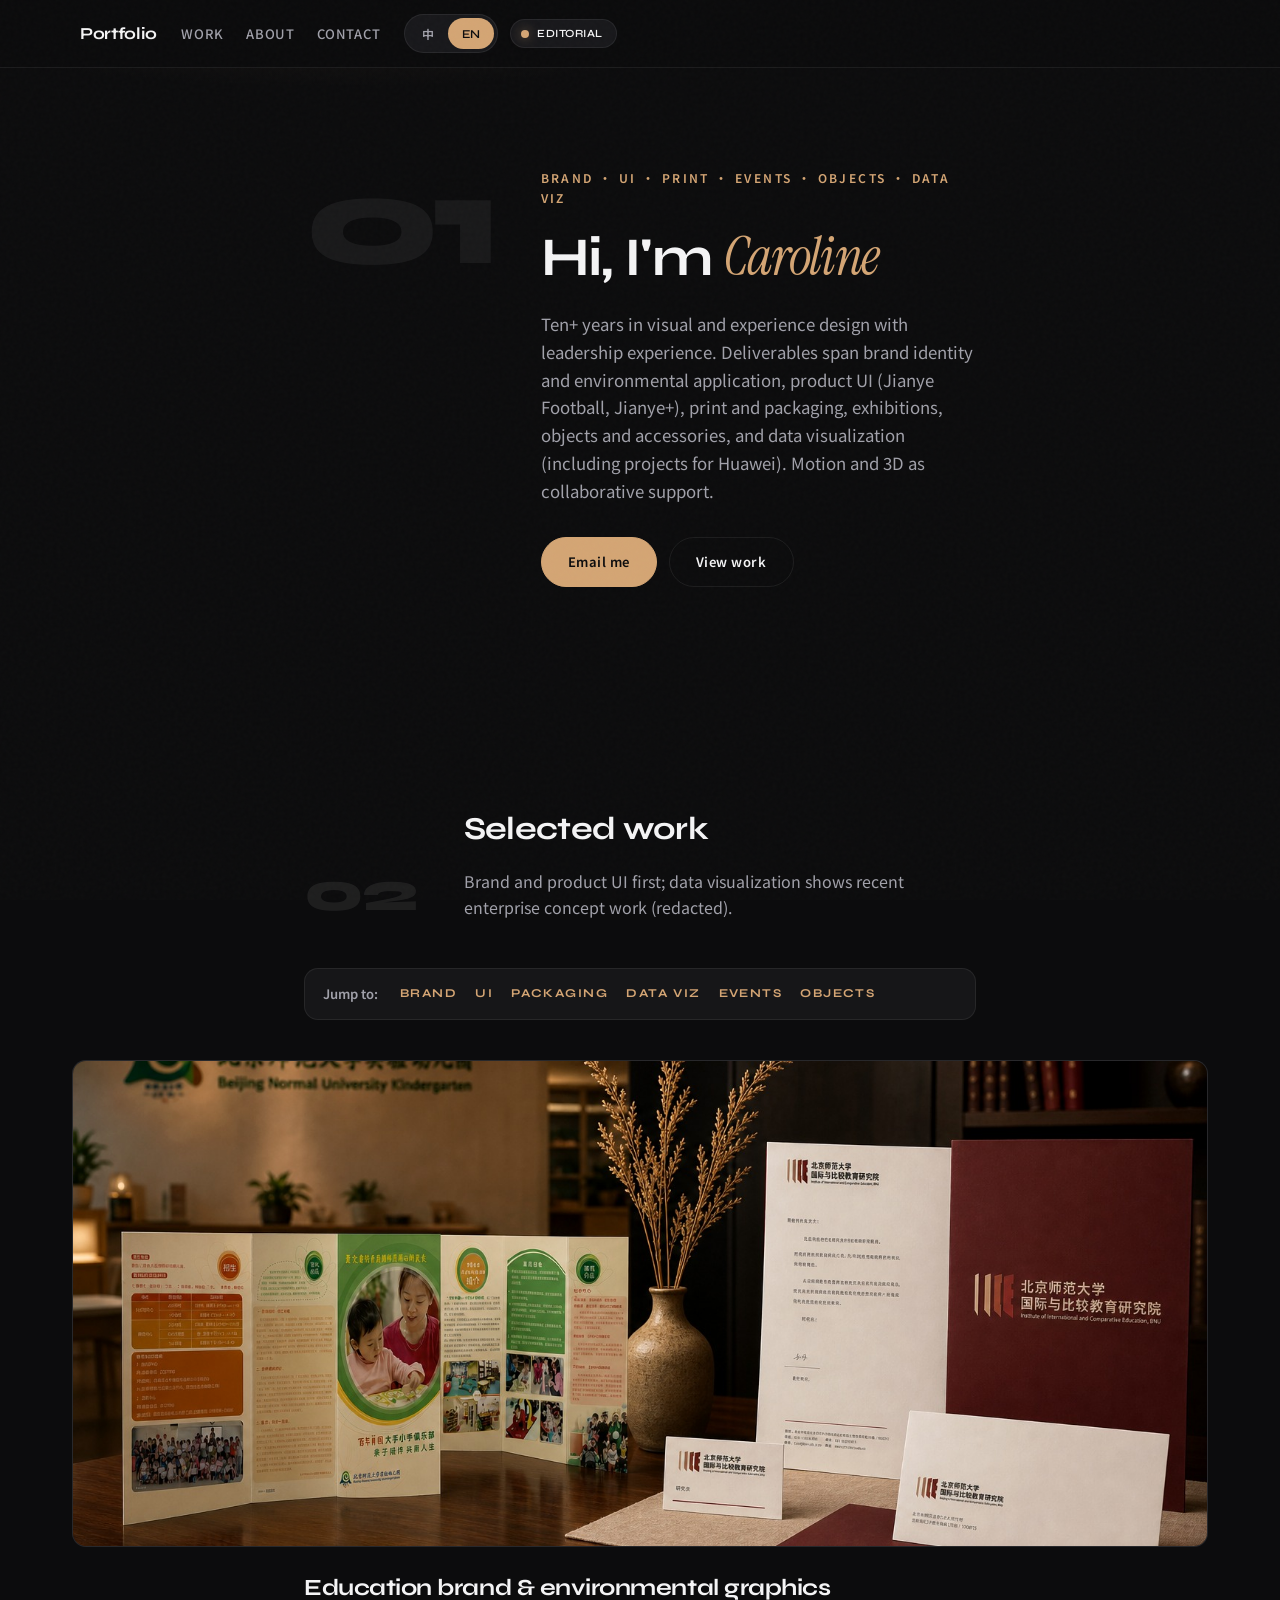
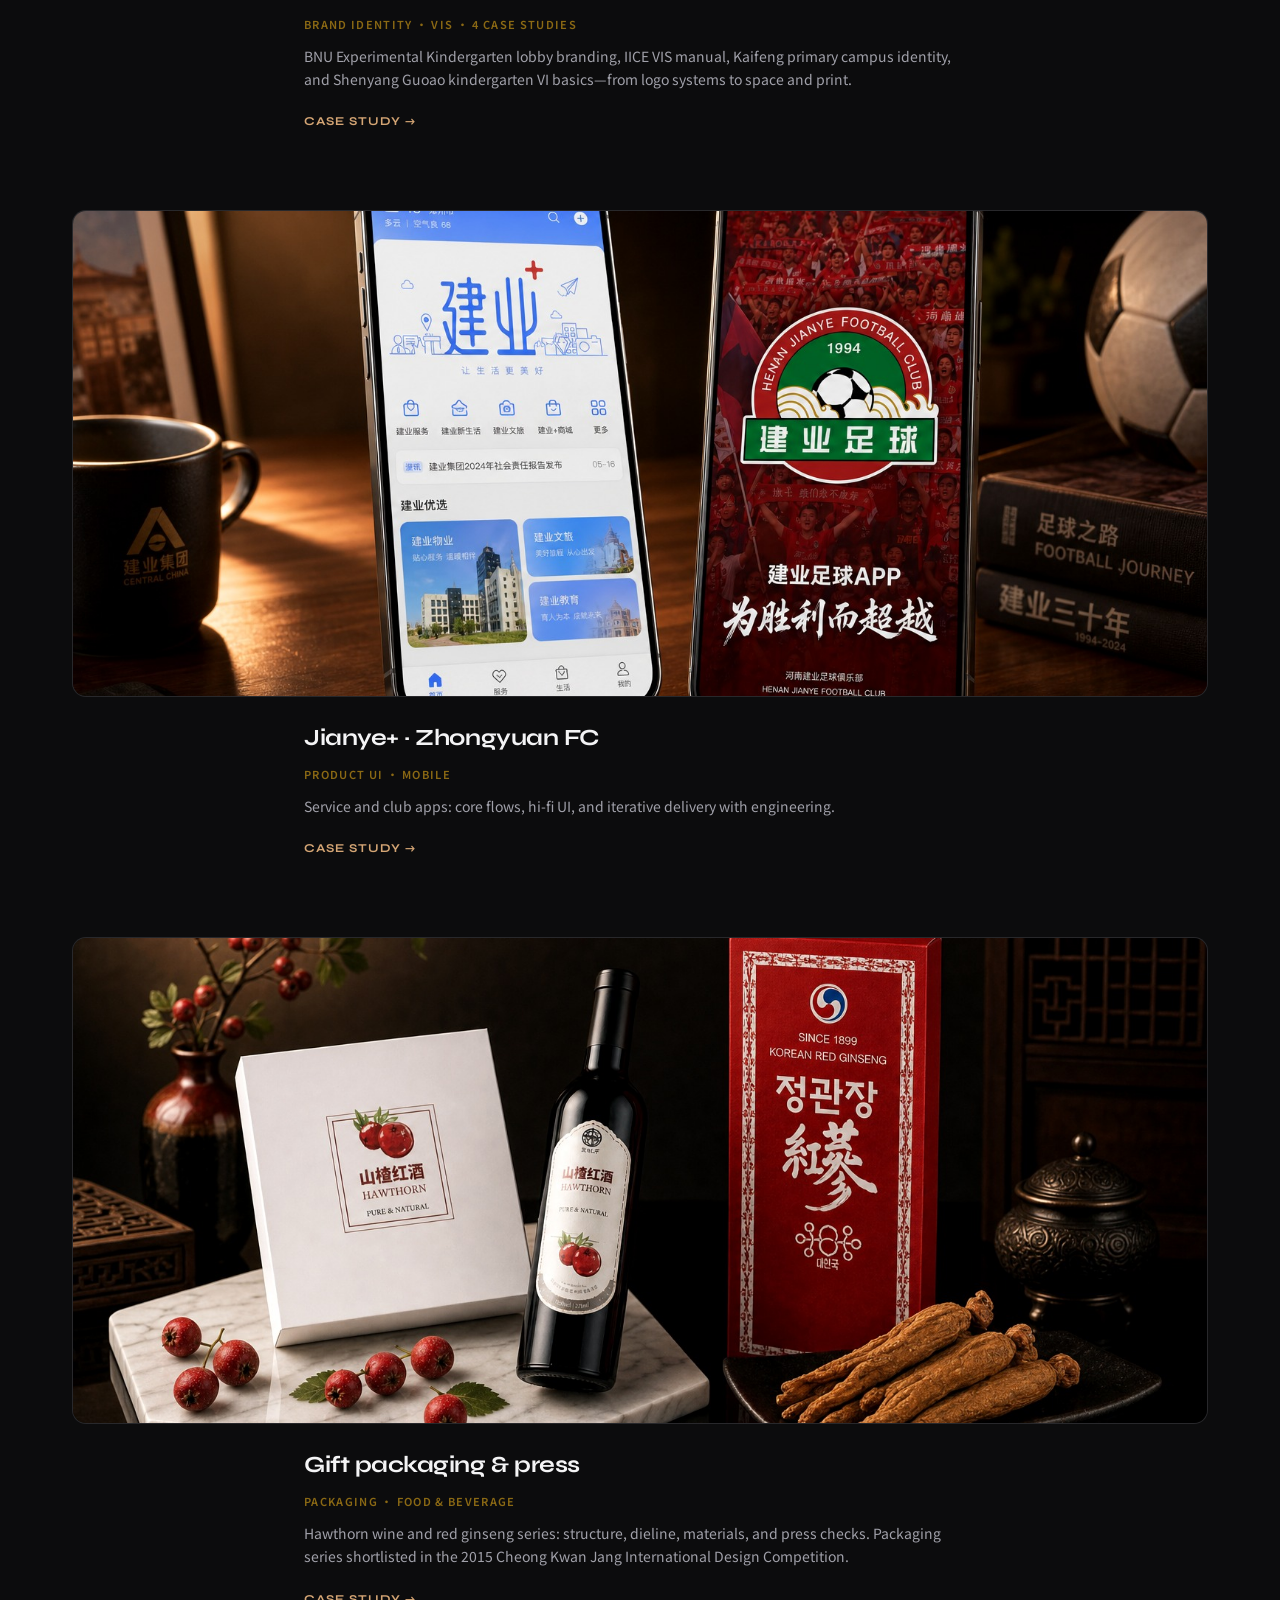
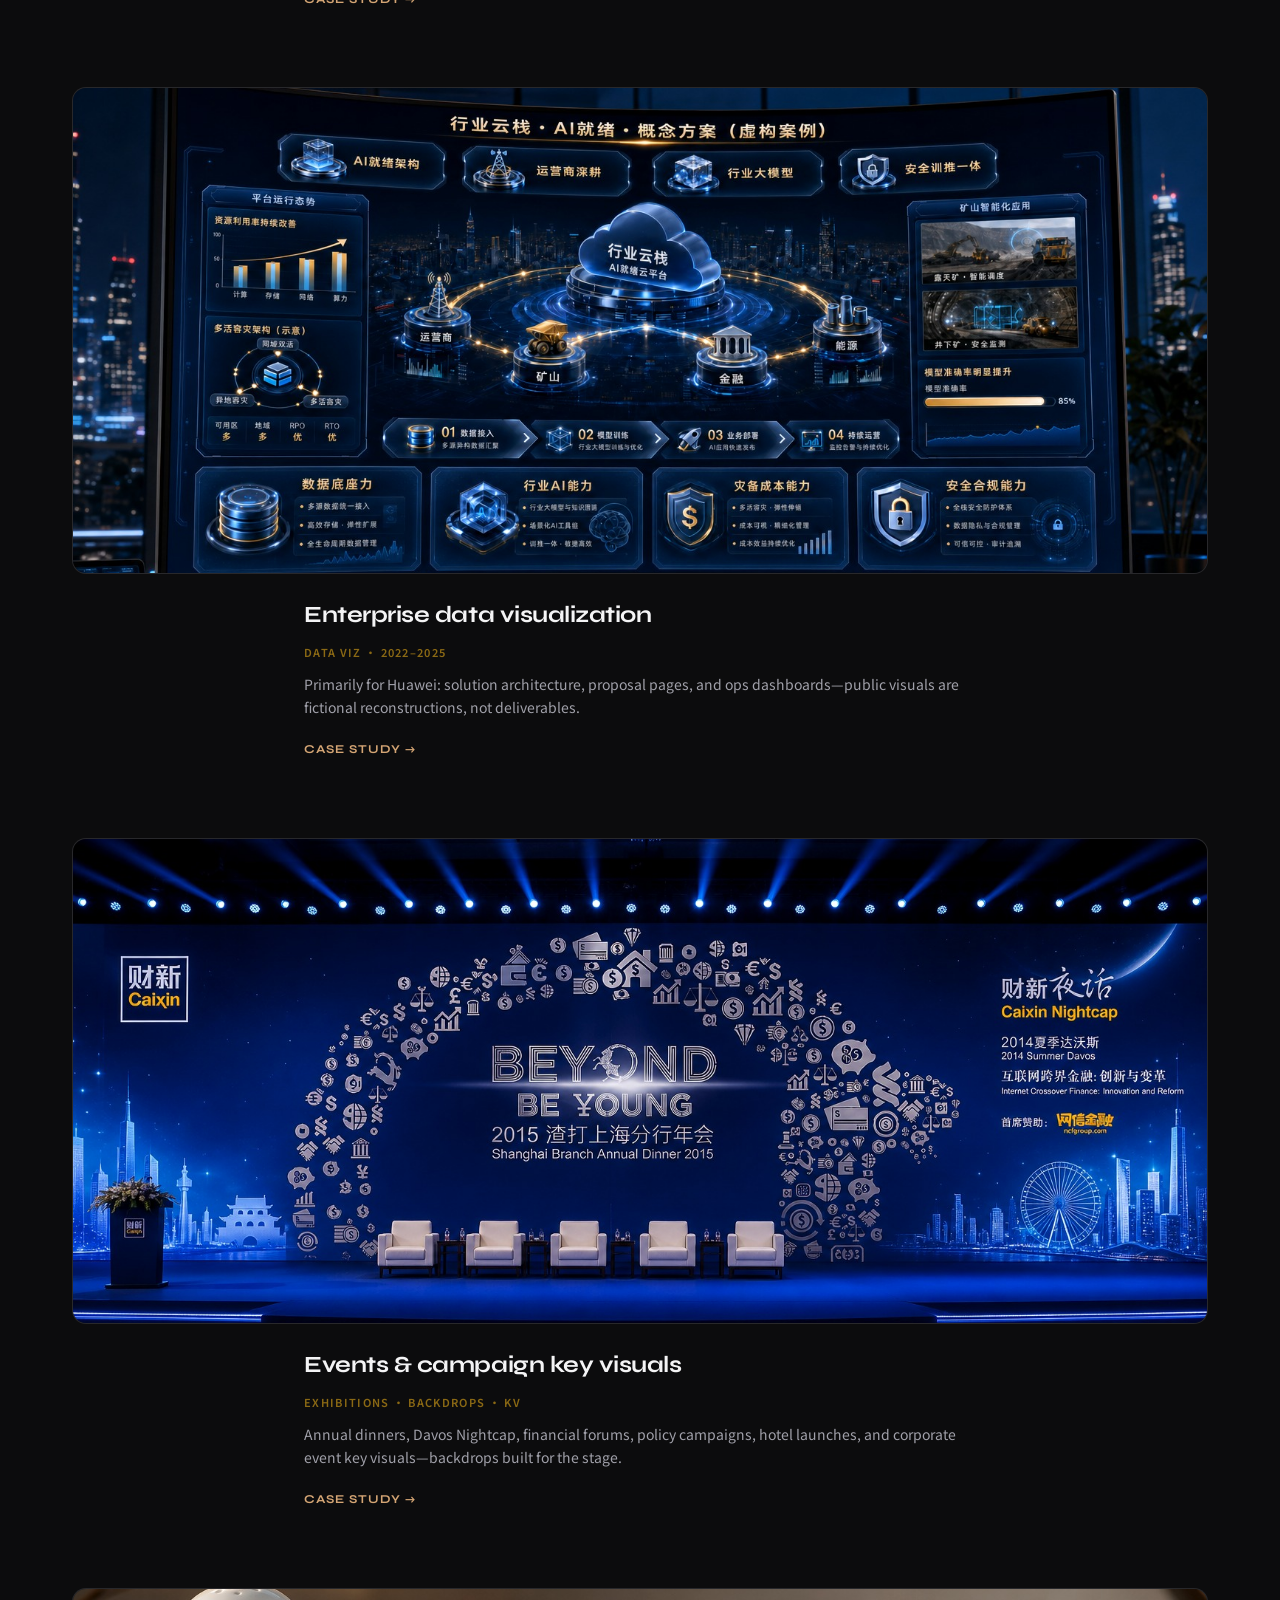
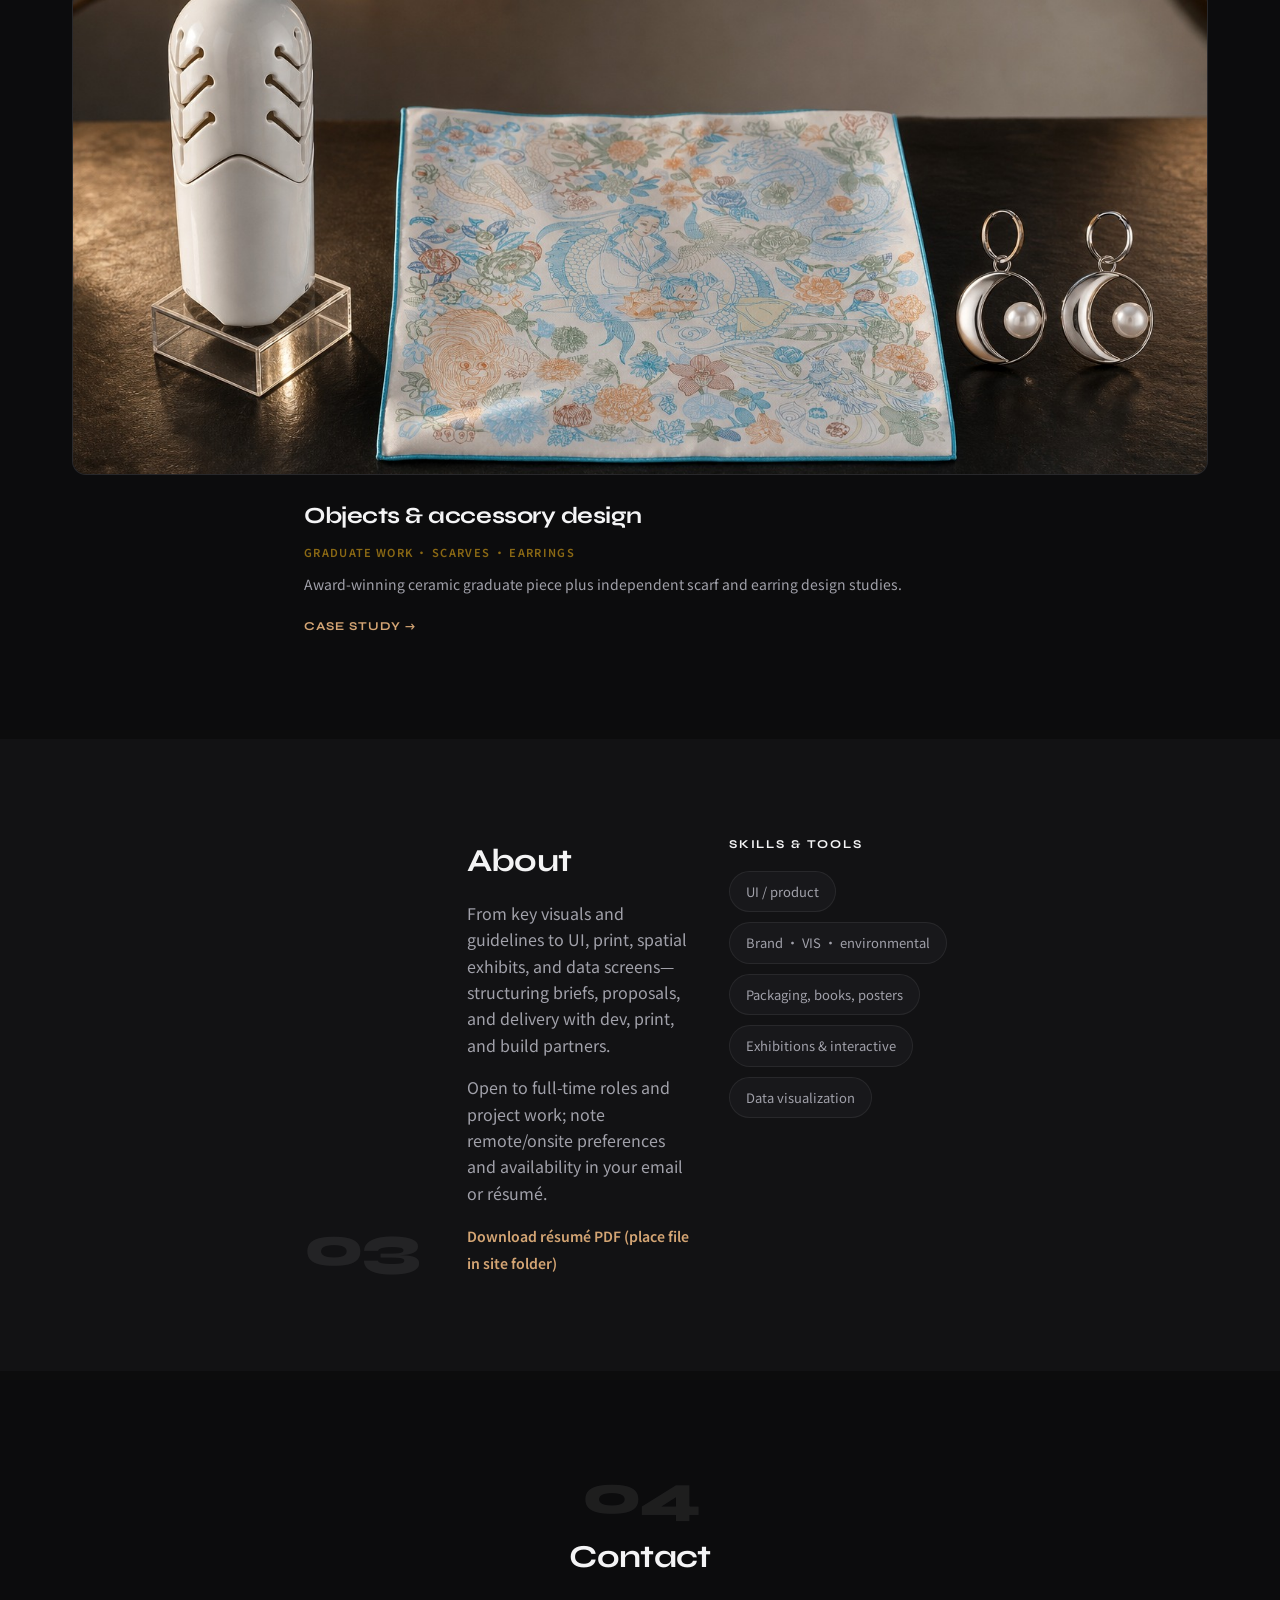
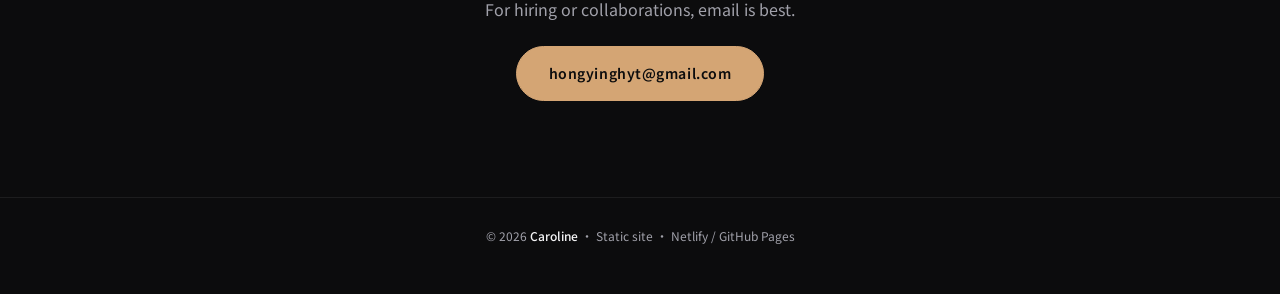
==== index.html @ 0a2a0089 "Portfolio site: initial publish for Cloudflare Pages" ====
<!DOCTYPE html>
<html
  lang="zh-CN"
  data-theme="editorial"
  data-title-zh="红英 · 视觉设计"
  data-title-en="Caroline · Visual Design"
>
<head>
  <meta charset="UTF-8" />
  <meta name="viewport" content="width=device-width, initial-scale=1" />
  <meta name="description" content="Visual designer portfolio — UI, print, brand." />
  <title>红英 · 视觉设计</title>
  <link rel="stylesheet" href="styles.css" />
  <link rel="preconnect" href="https://fonts.googleapis.com" />
  <link rel="preconnect" href="https://fonts.gstatic.com" crossorigin />
  <link
    href="https://fonts.googleapis.com/css2?family=Instrument+Serif:ital@0;1&family=Noto+Sans+SC:wght@400;500;600;700&family=Syne:wght@500;600;700;800&display=swap"
    rel="stylesheet"
  />
</head>
<body>
  <div class="grain" aria-hidden="true"></div>

  <header class="header">
    <div class="wrap header-inner">
      <a class="logo" href="index.html"><span data-i18n="logo">Portfolio</span></a>
      <nav class="nav" aria-label="Primary">
        <a href="#work" data-i18n="nav_work">作品</a>
        <a href="#about" data-i18n="nav_about">关于</a>
        <a href="#contact" data-i18n="nav_contact">联系</a>
      </nav>
      <div class="header-tools">
        <div class="lang-switch" role="group" aria-label="Language">
          <button type="button" class="pill" data-lang-toggle data-lang-target="zh" aria-pressed="true">中</button>
          <button type="button" class="pill" data-lang-toggle data-lang-target="en" aria-pressed="false">EN</button>
        </div>
        <button type="button" class="theme-cycle" id="theme-cycle" aria-label="Cycle visual theme">
          <span class="theme-dot" aria-hidden="true"></span>
          <span id="theme-cycle-label">Editorial</span>
        </button>
      </div>
    </div>
  </header>

  <main>
    <section class="hero">
      <div class="wrap wrap--prose hero-grid">
        <div class="hero-index" aria-hidden="true">01</div>
        <div class="hero-copy">
          <p class="hero-tag" data-i18n="hero_tag">品牌 · UI · 包装与印刷 · 会展 · 数据可视化</p>
          <h1 class="hero-title">
            <span data-i18n="hero_greeting">你好，我是</span>
            <span class="hero-name" data-i18n="site_name">红英</span>
          </h1>
          <p class="hero-desc" data-i18n="hero_desc">
            十余年视觉与体验设计与管理经验，交付覆盖品牌识别与环境应用、产品界面（建业足球、建业+）、印刷与包装、会展及数字展陈、数据可视化（含华为等项目）。动效与三维为协同支持能力。
          </p>
          <div class="hero-actions">
            <a class="btn btn-primary" href="mailto:hongyinghyt@gmail.com" data-i18n="btn_email">发邮件</a>
            <a class="btn btn-ghost" href="#work" data-i18n="btn_work">查看作品</a>
          </div>
        </div>
      </div>
    </section>

    <section id="work" class="section section-work">
      <div class="wrap wrap--prose">
        <div class="section-head">
          <span class="section-index" aria-hidden="true">02</span>
          <div>
            <h2 class="section-title" data-i18n="work_title">精选案例</h2>
            <p class="section-lead" data-i18n="work_lead">
              品牌与产品界面为主；数据可视化为近年政企类概念案例（已脱敏）。
            </p>
          </div>
        </div>
        <nav class="work-jump case-jump" aria-label="案例分类">
          <span class="case-jump-label" data-i18n="work_toc">跳转：</span>
          <a href="#work-brand" data-i18n="work_jump_brand">品牌</a>
          <a href="#work-ui" data-i18n="work_jump_ui">UI</a>
          <a href="#work-pack" data-i18n="work_jump_pack">包装</a>
          <a href="#work-dataviz" data-i18n="work_jump_dataviz">数据可视化</a>
          <a href="#work-events" data-i18n="work_jump_events">会展</a>
          <a href="#work-objects" data-i18n="work_jump_objects">器物</a>
        </nav>
      </div>
      <article id="work-brand" class="home-case">
        <a class="home-case-rowlink" href="case-brand.html">
          <div class="section-work-bleed home-case-bleed">
            <figure class="home-case-figure">
              <img
                src="images/home-card-brand.jpg"
                alt=""
                width="1536"
                height="658"
                loading="lazy"
                decoding="async"
              />
            </figure>
          </div>
          <div class="wrap wrap--prose home-case-copy">
            <h3 class="home-case-title" data-i18n="card1_title">教育品牌识别与环境应用</h3>
            <p class="home-case-meta" data-i18n="card1_meta">品牌视觉 · VIS · 4 项案例</p>
            <p class="home-case-text" data-i18n="card1_text">
              北师大实验幼儿园形象墙与毕业物料、IICE 视觉识别手册、开封三师附小校园品牌、沈阳国奥幼儿园 VI 基础规范——从标志体系到空间与印刷延展。
            </p>
            <span class="home-case-cta"><span data-i18n="card1_link">查看详情</span> →</span>
          </div>
        </a>
      </article>

      <article id="work-ui" class="home-case">
        <a class="home-case-rowlink" href="case-ui.html">
          <div class="section-work-bleed home-case-bleed">
            <figure class="home-case-figure">
              <img
                src="images/home-card-ui.jpg"
                alt=""
                width="1536"
                height="658"
                loading="lazy"
                decoding="async"
              />
            </figure>
          </div>
          <div class="wrap wrap--prose home-case-copy">
            <h3 class="home-case-title" data-i18n="card2_title">建业+ · 中原足球</h3>
            <p class="home-case-meta" data-i18n="card2_meta">产品 UI · 移动端</p>
            <p class="home-case-text" data-i18n="card2_text">
              集团综合服务与俱乐部官方 App：首页动线、赛事与会员等核心界面的高保真与迭代协作。
            </p>
            <span class="home-case-cta"><span data-i18n="card2_link">查看详情</span> →</span>
          </div>
        </a>
      </article>

      <article id="work-pack" class="home-case">
        <a class="home-case-rowlink" href="case-packaging.html">
          <div class="section-work-bleed home-case-bleed">
            <figure class="home-case-figure">
              <img
                src="images/home-card-pack.jpg"
                alt=""
                width="1536"
                height="658"
                loading="lazy"
                decoding="async"
              />
            </figure>
          </div>
          <div class="wrap wrap--prose home-case-copy">
            <h3 class="home-case-title" data-i18n="card3_title">礼盒包装与印刷跟色</h3>
            <p class="home-case-meta" data-i18n="card3_meta">包装印刷 · 食品礼盒</p>
            <p class="home-case-text" data-i18n="card3_text">
              山楂红酒礼盒与红参系列包装：结构、刀版、材质提案及印厂完稿跟色；包装系列获 2015 正官庄国际设计比赛入围奖。
            </p>
            <span class="home-case-cta"><span data-i18n="card3_link">查看详情</span> →</span>
          </div>
        </a>
      </article>

      <article id="work-dataviz" class="home-case">
        <a class="home-case-rowlink" href="case-dataviz.html">
          <div class="section-work-bleed home-case-bleed">
            <figure class="home-case-figure">
              <img
                src="images/data-case-cover.jpg"
                alt=""
                width="1536"
                height="658"
                loading="lazy"
                decoding="async"
              />
            </figure>
          </div>
          <div class="wrap wrap--prose home-case-copy">
            <h3 class="home-case-title" data-i18n="card4_title">政企体验与数据可视化</h3>
            <p class="home-case-meta" data-i18n="card4_meta">数据可视化 · 2022–2025</p>
            <p class="home-case-text" data-i18n="card4_text">
              客户主要为华为：解决方案架构图、方案页与运营看板；公开图示为概念重构，非客户交付物。
            </p>
            <span class="home-case-cta"><span data-i18n="card4_link">查看详情</span> →</span>
          </div>
        </a>
      </article>

      <article id="work-events" class="home-case">
        <a class="home-case-rowlink" href="case-events.html">
          <div class="section-work-bleed home-case-bleed">
            <figure class="home-case-figure">
              <img
                src="images/home-card-events.jpg"
                alt=""
                width="1536"
                height="658"
                loading="lazy"
                decoding="async"
              />
            </figure>
          </div>
          <div class="wrap wrap--prose home-case-copy">
            <h3 class="home-case-title" data-i18n="card5_title">会展与活动主视觉</h3>
            <p class="home-case-meta" data-i18n="card5_meta">展板 · 背景板 · KV</p>
            <p class="home-case-text" data-i18n="card5_text">
              银行年会、达沃斯论坛夜话、金融发展论坛、政策宣传周、酒店开业典礼及企业活动主视觉等现场背景与 KV。
            </p>
            <span class="home-case-cta"><span data-i18n="card5_link">查看详情</span> →</span>
          </div>
        </a>
      </article>

      <article id="work-objects" class="home-case">
        <a class="home-case-rowlink" href="case-objects.html">
          <div class="section-work-bleed home-case-bleed">
            <figure class="home-case-figure">
              <img
                src="images/home-card-objects.jpg"
                alt=""
                width="1536"
                height="658"
                loading="lazy"
                decoding="async"
              />
            </figure>
          </div>
          <div class="wrap wrap--prose home-case-copy">
            <h3 class="home-case-title" data-i18n="card6_title">器物与配饰设计</h3>
            <p class="home-case-meta" data-i18n="card6_meta">毕业设计 · 丝巾 · 耳环</p>
            <p class="home-case-text" data-i18n="card6_text">
              陶瓷香炉优秀毕业作品，以及丝巾、耳环等自主物件与配饰设计实践。
            </p>
            <span class="home-case-cta"><span data-i18n="card6_link">查看详情</span> →</span>
          </div>
        </a>
      </article>
    </section>

    <section id="about" class="section section-alt">
      <div class="wrap wrap--prose about">
        <div class="section-head section-head--about">
          <span class="section-index" aria-hidden="true">03</span>
          <div class="about-text">
            <h2 class="section-title" data-i18n="about_title">关于</h2>
            <p data-i18n="about_p1">
              从主视觉与规范到界面与线下物料、展陈与数据大屏，能统筹需求拆解、提案与交付节奏；熟悉与开发、印厂及搭建方的协作。
            </p>
            <p data-i18n="about_p2">
              接受招聘与项目制合作；若有远程或驻场偏好、可服务周期，可在邮件或简历中一并说明。
            </p>
            <a class="text-link" href="resume.pdf" download data-i18n="resume_link">下载 PDF 简历（将 PDF 放入本站目录并改名）</a>
          </div>
        </div>
        <div class="about-skills">
          <h3 class="skills-title" data-i18n="skills_title">技能与工具</h3>
          <ul class="skills">
            <li data-i18n="skill_1">UI / 产品界面</li>
            <li data-i18n="skill_2">品牌 · VIS · 环境视觉</li>
            <li data-i18n="skill_3">包装、画册与海报</li>
            <li data-i18n="skill_4">会展与数字交互展项</li>
            <li data-i18n="skill_5">数据可视化</li>
          </ul>
        </div>
      </div>
    </section>

    <section id="contact" class="section section-contact">
      <div class="wrap wrap--prose contact">
        <span class="section-index section-index--center" aria-hidden="true">04</span>
        <h2 class="section-title" data-i18n="contact_title">联系</h2>
        <p class="contact-lead" data-i18n="contact_lead">招聘或项目合作欢迎邮件联系。</p>
        <a class="btn btn-primary btn-lg" href="mailto:hongyinghyt@gmail.com">hongyinghyt@gmail.com</a>
      </div>
    </section>
  </main>

  <footer class="footer">
    <div class="wrap footer-inner">
      <span>© <span id="year"></span> <span class="footer-name" data-i18n="site_name">红英</span> · <span data-i18n="footer_note"></span></span>
    </div>
  </footer>

  <script src="i18n.js"></script>
  <script src="site.js"></script>
</body>
</html>
---- styles.css ----
/* =============================================================================
   Portfolio — 三套主题：editorial（默认）| swiss（浅色国际主义）| lab（暗色科技）
   修改变量或 [data-theme] 块即可微调气质
   ============================================================================= */

:root,
html[data-theme="editorial"] {
  --bg: #0c0c0d;
  --bg-alt: #121214;
  --surface: #18181b;
  --text: #f4f4f5;
  --muted: #a1a1aa;
  --accent: #d4a574;
  --accent-2: #8b6914;
  --border: rgba(255, 255, 255, 0.07);
  --radius: 14px;
  --font-sans: "Noto Sans SC", system-ui, sans-serif;
  --font-display: "Syne", var(--font-sans);
  --font-serif: "Instrument Serif", Georgia, serif;
  --max: 1120px;
  --hero-accent-glow: rgba(212, 165, 116, 0.14);
  --grain-opacity: 0.04;
}

html[data-theme="swiss"] {
  --bg: #f4f3ef;
  --bg-alt: #ebe8e1;
  --surface: #ffffff;
  --text: #111111;
  --muted: #5c5c5c;
  --accent: #e30613;
  --accent-2: #9a0410;
  --border: rgba(0, 0, 0, 0.08);
  --hero-accent-glow: rgba(227, 6, 19, 0.08);
  --grain-opacity: 0;
}

html[data-theme="lab"] {
  --bg: #050508;
  --bg-alt: #0a0c12;
  --surface: #0f1118;
  --text: #eef3ff;
  --muted: #8b93a8;
  --accent: #3dffec;
  --accent-2: #1a9e8f;
  --border: rgba(61, 255, 236, 0.12);
  --hero-accent-glow: rgba(61, 255, 236, 0.1);
  --grain-opacity: 0.035;
}

*,
*::before,
*::after {
  box-sizing: border-box;
}

html {
  scroll-behavior: smooth;
  overflow-x: clip;
}

body {
  margin: 0;
  font-family: var(--font-sans);
  font-size: 16px;
  line-height: 1.65;
  color: var(--text);
  background: var(--bg);
  -webkit-font-smoothing: antialiased;
  transition: background 0.35s ease, color 0.25s ease;
}

a {
  color: var(--accent);
  text-decoration: none;
}

a:hover {
  text-decoration: underline;
}

.wrap {
  width: min(100% - 40px, var(--max));
  margin-inline: auto;
}

/* 正文窄栏：与全宽图区搭配（首页标题说明、案例文字等） */
.wrap.wrap--prose {
  width: min(100% - 40px, 42rem);
}

/* 突破版心、横向贴 viewport（图区左右留白，避免贴边） */
.case-bleed,
.section-work-bleed {
  width: 100vw;
  margin-left: calc(50% - 50vw);
  padding-inline: clamp(24px, 5.5vw, 64px);
  box-sizing: border-box;
}

.case-bleed .case-cover {
  width: 100%;
  max-width: none;
}

.grain {
  position: fixed;
  inset: 0;
  pointer-events: none;
  z-index: 9999;
  opacity: var(--grain-opacity);
  background-image: url("data:image/svg+xml,%3Csvg viewBox='0 0 256 256' xmlns='http://www.w3.org/2000/svg'%3E%3Cfilter id='n'%3E%3CfeTurbulence type='fractalNoise' baseFrequency='0.9' numOctaves='4' stitchTiles='stitch'/%3E%3C/filter%3E%3Crect width='100%25' height='100%25' filter='url(%23n)' opacity='0.55'/%3E%3C/svg%3E");
}

.header {
  position: sticky;
  top: 0;
  z-index: 50;
  background: color-mix(in srgb, var(--bg) 88%, transparent);
  backdrop-filter: blur(14px);
  border-bottom: 1px solid var(--border);
}

.header-inner {
  display: flex;
  align-items: center;
  justify-content: flex-start;
  flex-wrap: wrap;
  gap: 16px 24px;
  padding: 14px 0;
}

.logo {
  font-family: var(--font-display);
  font-weight: 700;
  font-size: 1.05rem;
  letter-spacing: -0.02em;
  color: var(--text);
  text-decoration: none;
  margin-right: auto;
}

.logo:hover {
  color: var(--accent);
  text-decoration: none;
}

.nav {
  display: flex;
  gap: 22px;
}

.nav a {
  color: var(--muted);
  font-size: 13px;
  font-weight: 500;
  letter-spacing: 0.06em;
  text-transform: uppercase;
  text-decoration: none;
}

.nav a:hover {
  color: var(--text);
  text-decoration: none;
}

.header-tools {
  display: flex;
  align-items: center;
  gap: 12px;
  width: 100%;
  justify-content: flex-end;
}

@media (min-width: 880px) {
  .header-inner {
    flex-wrap: nowrap;
  }
  .header-tools {
    width: auto;
  }
  .logo {
    margin-right: 0;
  }
}

.lang-switch {
  display: inline-flex;
  padding: 3px;
  border-radius: 999px;
  border: 1px solid var(--border);
  background: var(--surface);
}

.pill {
  font-family: var(--font-display);
  font-size: 12px;
  font-weight: 600;
  padding: 7px 14px;
  border: none;
  border-radius: 999px;
  cursor: pointer;
  background: transparent;
  color: var(--muted);
  transition: background 0.15s, color 0.15s;
}

.pill[aria-pressed="true"] {
  background: var(--accent);
  color: var(--bg);
}

html[data-theme="swiss"] .pill[aria-pressed="true"] {
  color: #fff;
}

.theme-cycle {
  display: inline-flex;
  align-items: center;
  gap: 8px;
  padding: 7px 14px 7px 10px;
  border-radius: 999px;
  border: 1px solid var(--border);
  background: var(--surface);
  color: var(--text);
  font-family: var(--font-display);
  font-size: 11px;
  font-weight: 600;
  letter-spacing: 0.04em;
  text-transform: uppercase;
  cursor: pointer;
  transition: border-color 0.15s, transform 0.15s;
}

.theme-cycle:hover {
  border-color: var(--accent);
  text-decoration: none;
}

.theme-dot {
  width: 8px;
  height: 8px;
  border-radius: 50%;
  background: var(--accent);
  box-shadow: 0 0 12px color-mix(in srgb, var(--accent) 50%, transparent);
}

.hero {
  position: relative;
  padding: clamp(48px, 10vw, 100px) 0 clamp(64px, 12vw, 120px);
  overflow: hidden;
}

.hero::before {
  content: "";
  position: absolute;
  inset: -20% -10% auto;
  height: 70%;
  background: radial-gradient(ellipse 70% 60% at 30% 0%, var(--hero-accent-glow), transparent 55%);
  pointer-events: none;
}

.hero-grid {
  position: relative;
  display: grid;
  gap: 28px 48px;
  align-items: start;
}

@media (min-width: 720px) {
  .hero-grid {
    grid-template-columns: auto 1fr;
  }
}

.hero-index {
  font-family: var(--font-display);
  font-size: clamp(4rem, 14vw, 8rem);
  font-weight: 800;
  line-height: 0.85;
  letter-spacing: -0.06em;
  color: color-mix(in srgb, var(--text) 6%, transparent);
  user-select: none;
}

.hero-tag {
  margin: 0 0 20px;
  font-size: 12px;
  font-weight: 600;
  letter-spacing: 0.2em;
  text-transform: uppercase;
  color: var(--accent);
}

.hero-title {
  margin: 0 0 24px;
  font-family: var(--font-display);
  font-size: clamp(2.1rem, 5.5vw, 3.4rem);
  font-weight: 700;
  line-height: 1.08;
  letter-spacing: -0.03em;
}

.hero-name {
  display: inline;
  font-family: var(--font-serif);
  font-style: italic;
  font-weight: 400;
  color: var(--accent);
}

.hero-desc {
  margin: 0 0 32px;
  max-width: 34rem;
  font-size: 1.05rem;
  color: var(--muted);
}

.hero-actions {
  display: flex;
  flex-wrap: wrap;
  gap: 12px;
}

.btn {
  display: inline-flex;
  align-items: center;
  justify-content: center;
  padding: 13px 26px;
  font-size: 13px;
  font-weight: 600;
  letter-spacing: 0.04em;
  border-radius: 999px;
  border: 1px solid transparent;
  text-decoration: none;
  transition: transform 0.12s, background 0.15s, border-color 0.15s;
}

.btn:hover {
  text-decoration: none;
  transform: translateY(-1px);
}

.btn-primary {
  background: var(--accent);
  color: var(--bg);
  border-color: var(--accent);
}

html[data-theme="editorial"] .btn-primary:hover {
  filter: brightness(1.06);
}

html[data-theme="swiss"] .btn-primary:hover {
  filter: brightness(0.95);
}

.btn-ghost {
  background: transparent;
  color: var(--text);
  border-color: var(--border);
}

.btn-ghost:hover {
  border-color: var(--muted);
  background: var(--surface);
}

.btn-lg {
  padding: 15px 32px;
  font-size: 14px;
}

.section {
  padding: clamp(56px, 10vw, 96px) 0;
}

.section-alt {
  background: var(--bg-alt);
}

.section-head {
  display: grid;
  gap: 20px;
  margin-bottom: 48px;
}

@media (min-width: 640px) {
  .section-head {
    grid-template-columns: auto 1fr;
    align-items: end;
    gap: 32px 48px;
  }
}

.section-index {
  font-family: var(--font-display);
  font-size: 3.5rem;
  font-weight: 800;
  line-height: 1;
  letter-spacing: -0.04em;
  color: color-mix(in srgb, var(--text) 8%, transparent);
}

.section-index--center {
  display: block;
  text-align: center;
  margin-bottom: 8px;
}

.section-title {
  margin: 0 0 12px;
  font-family: var(--font-display);
  font-size: clamp(1.5rem, 3vw, 2rem);
  font-weight: 700;
  letter-spacing: -0.02em;
}

.section-lead {
  margin: 0;
  color: var(--muted);
  max-width: 40rem;
}

.work-jump {
  position: sticky;
  top: 56px;
  z-index: 40;
  margin-top: 24px;
  margin-bottom: clamp(28px, 4vw, 40px);
}

/* 首页精选案例：每项目一行，全宽大图 + 窄栏文案 */
.home-case {
  scroll-margin-top: 96px;
  margin-bottom: clamp(40px, 6vw, 72px);
}

.home-case:last-of-type {
  margin-bottom: 0;
}

.home-case-rowlink {
  display: block;
  color: inherit;
  text-decoration: none;
}

.home-case-rowlink:hover {
  text-decoration: none;
}

.home-case-rowlink:focus-visible {
  outline: 2px solid var(--accent);
  outline-offset: 4px;
}

.home-case .section-work-bleed.home-case-bleed {
  padding-inline: clamp(28px, 6vw, 72px);
}

.home-case-figure {
  margin: 0;
  position: relative;
  width: 100%;
  aspect-ratio: 21 / 9;
  overflow: hidden;
  border-radius: var(--radius);
  border: 1px solid var(--border);
  background: var(--surface);
}

.home-case-figure img {
  position: absolute;
  inset: 0;
  width: 100%;
  height: 100%;
  object-fit: cover;
  object-position: center center;
  display: block;
  transition: transform 0.5s ease;
}

.home-case-rowlink:hover .home-case-figure img {
  transform: scale(1.04);
}

.home-case-copy {
  padding-block: 22px 6px;
}

.home-case-title {
  margin: 0 0 8px;
  font-family: var(--font-display);
  font-size: clamp(1.2rem, 2.4vw, 1.45rem);
  font-weight: 700;
  letter-spacing: -0.02em;
  transition: color 0.2s ease;
}

.home-case-rowlink:hover .home-case-title {
  color: var(--accent);
}

.home-case-meta {
  margin: 0 0 12px;
  font-size: 11px;
  font-weight: 600;
  letter-spacing: 0.12em;
  text-transform: uppercase;
  color: var(--accent-2);
}

html[data-theme="lab"] .home-case-meta {
  color: var(--muted);
}

.home-case-text {
  margin: 0 0 14px;
  font-size: 14px;
  line-height: 1.65;
  color: var(--muted);
}

.home-case-cta {
  font-family: var(--font-display);
  font-size: 12px;
  font-weight: 700;
  letter-spacing: 0.08em;
  text-transform: uppercase;
  color: var(--accent);
}

.home-case-rowlink:hover .home-case-cta {
  text-decoration: underline;
}

.grid {
  display: grid;
  gap: 22px;
}

@media (min-width: 900px) {
  .grid {
    grid-template-columns: repeat(3, 1fr);
  }
}

.card {
  position: relative;
  border-radius: var(--radius);
  overflow: hidden;
  background: var(--surface);
  border: 1px solid var(--border);
  transition: border-color 0.2s, transform 0.2s, box-shadow 0.2s;
}

.card:hover {
  border-color: color-mix(in srgb, var(--accent) 35%, var(--border));
  transform: translateY(-4px);
  box-shadow: 0 24px 48px rgba(0, 0, 0, 0.25);
}

html[data-theme="swiss"] .card:hover {
  box-shadow: 0 20px 40px rgba(0, 0, 0, 0.08);
}

.card-hit {
  display: flex;
  flex-direction: column;
  height: 100%;
  color: inherit;
  text-decoration: none;
}

.card-hit:hover {
  text-decoration: none;
}

.card-visual {
  aspect-ratio: 16 / 11;
  background: linear-gradient(145deg, #2a2218, #12100c 55%, #1a1510);
  display: flex;
  align-items: center;
  justify-content: center;
  position: relative;
}

.card-visual--photo {
  display: block;
  padding: 0;
}

.card-visual--photo img {
  position: absolute;
  inset: 0;
  width: 100%;
  height: 100%;
  object-fit: cover;
  display: block;
}

.card-visual::after {
  content: "";
  position: absolute;
  inset: 0;
  background: linear-gradient(180deg, transparent 40%, color-mix(in srgb, var(--bg) 70%, transparent));
  pointer-events: none;
}

.card-visual-b {
  background: linear-gradient(145deg, #1a2230, #0c0e14 55%, #121820);
}

.card-visual-c {
  background: linear-gradient(145deg, #281a22, #100a0e 55%, #1a1016);
}

.card-visual-label {
  position: relative;
  z-index: 1;
  font-family: var(--font-display);
  font-size: 13px;
  font-weight: 700;
  letter-spacing: 0.28em;
  text-transform: uppercase;
  color: color-mix(in srgb, var(--accent) 75%, #fff);
}

.card-body {
  padding: 22px 22px 26px;
  display: flex;
  flex-direction: column;
  flex: 1;
}

.card-title {
  margin: 0 0 8px;
  font-family: var(--font-display);
  font-size: 1.15rem;
  font-weight: 700;
  letter-spacing: -0.02em;
}

.card-meta {
  margin: 0 0 14px;
  font-size: 11px;
  font-weight: 600;
  letter-spacing: 0.12em;
  text-transform: uppercase;
  color: var(--accent-2);
}

html[data-theme="lab"] .card-meta {
  color: var(--muted);
}

.card-text {
  margin: 0 0 18px;
  flex: 1;
  font-size: 14px;
  color: var(--muted);
  line-height: 1.6;
}

.card-link {
  font-family: var(--font-display);
  font-size: 12px;
  font-weight: 700;
  letter-spacing: 0.08em;
  text-transform: uppercase;
  color: var(--accent);
}

.about {
  display: grid;
  gap: 40px;
}

@media (min-width: 860px) {
  .about {
    grid-template-columns: 1.4fr 0.9fr;
    align-items: start;
  }
}

.section-head--about {
  margin-bottom: 0;
}

.about-text p {
  color: var(--muted);
  margin: 0 0 16px;
}

.text-link {
  font-size: 14px;
  font-weight: 600;
}

.skills-title {
  margin: 0 0 16px;
  font-family: var(--font-display);
  font-size: 12px;
  font-weight: 700;
  letter-spacing: 0.16em;
  text-transform: uppercase;
  color: var(--text);
}

.skills {
  margin: 0;
  padding: 0;
  list-style: none;
  display: flex;
  flex-wrap: wrap;
  gap: 10px;
}

.skills li {
  padding: 9px 16px;
  font-size: 13px;
  color: var(--muted);
  background: var(--surface);
  border: 1px solid var(--border);
  border-radius: 999px;
}

.section-contact {
  text-align: center;
}

.contact {
  max-width: 520px;
  margin-inline: auto;
}

.contact .section-title {
  text-align: center;
}

.contact-lead {
  margin: 0 0 24px;
  color: var(--muted);
}

.footer {
  padding: 28px 0 48px;
  border-top: 1px solid var(--border);
}

.footer-inner {
  text-align: center;
  font-size: 12px;
  color: var(--muted);
}

.footer-name {
  color: var(--text);
  font-weight: 500;
}

.case-main {
  padding: clamp(32px, 6vw, 72px) 0 clamp(64px, 12vw, 120px);
}

.case-article {
  max-width: none;
  width: 100%;
}

.case-back {
  display: inline-block;
  margin-bottom: 28px;
  font-size: 13px;
  font-weight: 600;
  letter-spacing: 0.06em;
  text-transform: uppercase;
  color: var(--muted);
}

.case-back:hover {
  color: var(--accent);
}

.case-kicker {
  margin: 0 0 12px;
  font-family: var(--font-display);
  font-size: 12px;
  font-weight: 700;
  letter-spacing: 0.2em;
  text-transform: uppercase;
  color: var(--accent);
}

.case-h1 {
  margin: 0 0 28px;
  font-family: var(--font-display);
  font-size: clamp(2rem, 4.5vw, 2.75rem);
  font-weight: 800;
  letter-spacing: -0.03em;
  line-height: 1.1;
}

.case-h1--tight {
  margin-bottom: 16px;
}

.case-page-lead--muted {
  margin-top: -12px;
  font-size: 14px;
  color: var(--muted);
}

.case-gallery--single {
  grid-template-columns: 1fr;
}

.case-gallery--pairs {
  grid-template-columns: repeat(2, minmax(0, 1fr));
}

.case-page-lead {
  margin: 0 0 28px;
  max-width: 40rem;
  font-size: 15px;
  line-height: 1.65;
  color: var(--muted);
}

.case-jump {
  display: flex;
  flex-wrap: wrap;
  align-items: center;
  gap: 10px 18px;
  margin: 0 0 40px;
  padding: 14px 18px;
  border-radius: var(--radius);
  border: 1px solid var(--border);
  background: color-mix(in srgb, var(--surface) 88%, transparent);
  font-size: 13px;
}

.case-jump-label {
  font-weight: 600;
  color: var(--muted);
  margin-right: 4px;
}

.case-jump a {
  font-family: var(--font-display);
  font-weight: 700;
  font-size: 12px;
  letter-spacing: 0.12em;
  text-transform: uppercase;
  color: var(--accent);
}

.case-jump a:hover {
  text-decoration: underline;
}

.case-block {
  scroll-margin-top: 96px;
  margin-bottom: clamp(48px, 8vw, 72px);
  padding-bottom: clamp(40px, 6vw, 56px);
  border-bottom: 1px solid var(--border);
}

.case-block:last-of-type {
  border-bottom: none;
  margin-bottom: 0;
  padding-bottom: 0;
}

.case-block-title {
  margin: 0 0 10px;
  font-family: var(--font-display);
  font-size: clamp(1.35rem, 3vw, 1.75rem);
  font-weight: 800;
  letter-spacing: -0.02em;
  line-height: 1.15;
}

.case-block-lead {
  margin: 0 0 22px;
  max-width: 40rem;
  font-size: 14px;
  line-height: 1.6;
  color: var(--muted);
}

.case-gallery {
  display: grid;
  gap: clamp(12px, 2.5vw, 18px);
  margin-bottom: 28px;
  align-items: start;
  /* 手机：单列，每张图尽量用满内容区宽度（与 .wrap 左右留白一致） */
  grid-template-columns: 1fr;
}

/* 平板及以上：最多两列，避免一排三张小图显得挤 */
@media (min-width: 640px) {
  .case-gallery {
    grid-template-columns: repeat(2, minmax(0, 1fr));
  }

  .case-gallery-item--wide {
    grid-column: 1 / -1;
  }
}

.case-gallery-item {
  margin: 0;
  border-radius: var(--radius);
  overflow: hidden;
  border: 1px solid var(--border);
  background: var(--surface);
}

.case-gallery-item img {
  width: 100%;
  max-width: 100%;
  height: auto;
  max-height: min(85vh, 1100px);
  vertical-align: middle;
  display: block;
  margin-inline: auto;
  object-fit: contain;
  object-position: top center;
  background: color-mix(in srgb, var(--surface) 70%, var(--bg));
}

.case-gallery-item--captioned figcaption {
  margin: 0;
  padding: 10px 14px 12px;
  font-size: 13px;
  line-height: 1.5;
  color: var(--muted);
  border-top: 1px solid var(--border);
  background: color-mix(in srgb, var(--surface) 92%, transparent);
}

.case-gallery--captioned .case-gallery-item img {
  border-bottom: none;
}

.case-gallery-item--stacked {
  overflow: visible;
  border: none;
  background: transparent;
}

.case-gallery-item--stacked img {
  border-radius: var(--radius);
  border: 1px solid var(--border);
  background: color-mix(in srgb, var(--surface) 70%, var(--bg));
}

.case-gallery-item--stacked figcaption {
  margin: 0;
  padding: 10px 2px 0;
  font-size: 13px;
  line-height: 1.55;
  color: var(--muted);
  border: none;
  background: transparent;
}

.case-gallery--events {
  margin-bottom: 12px;
}

/* Events case: full-bleed editorial spreads */
.case-main--events {
  padding-bottom: 0;
}

.case-event-spread {
  margin: 0 0 clamp(36px, 6vw, 56px);
}

.case-event-spread--alt .case-event-bleed {
  padding-inline: clamp(20px, 4vw, 48px);
}

.case-event-bleed {
  margin-bottom: 14px;
}

.case-event-bleed img {
  display: block;
  width: 100%;
  max-width: 100%;
  height: auto;
  max-height: min(88vh, 1200px);
  margin-inline: auto;
  object-fit: cover;
  object-position: center 38%;
  border-radius: var(--radius);
  border: 1px solid var(--border);
  background: color-mix(in srgb, var(--surface) 70%, var(--bg));
  box-shadow:
    0 24px 48px color-mix(in srgb, var(--bg) 55%, transparent),
    0 2px 0 color-mix(in srgb, var(--border) 80%, transparent);
}

.case-event-meta {
  margin: 0;
  font-family: var(--font-display);
  font-size: 12px;
  font-weight: 700;
  letter-spacing: 0.14em;
  text-transform: uppercase;
  color: var(--muted);
}

.case-block--events-foot {
  margin-top: clamp(24px, 4vw, 40px);
  padding-top: clamp(24px, 4vw, 40px);
  border-top: 1px solid var(--border);
}

html[data-theme="lab"] .case-event-bleed img {
  border-radius: 2px;
  box-shadow: 0 18px 40px rgba(0, 0, 0, 0.35);
}

.case-dl--compact {
  margin-top: 0;
}

.case-dl--compact > div {
  padding-bottom: 18px;
}

html[data-theme="swiss"] .case-gallery-item,
html[data-theme="swiss"] .case-jump {
  border-radius: 4px;
}

.case-cover {
  aspect-ratio: 16 / 9;
  border-radius: var(--radius);
  border: 1px solid var(--border);
  background: linear-gradient(135deg, var(--surface), color-mix(in srgb, var(--accent) 12%, var(--surface)));
  display: flex;
  align-items: center;
  justify-content: center;
  margin: 0 0 36px;
  font-family: var(--font-serif);
  font-style: italic;
  font-size: clamp(1.5rem, 4vw, 2.25rem);
  color: color-mix(in srgb, var(--accent) 85%, var(--text));
}

.case-cover--photo {
  display: block;
  padding: 0;
  overflow: hidden;
  background: var(--surface);
}

.case-cover--photo img {
  width: 100%;
  height: 100%;
  object-fit: cover;
  display: block;
}

.case-cover--ui {
  background: linear-gradient(135deg, #0f141f, color-mix(in srgb, var(--accent) 15%, #0a0c10));
}

.case-cover--pkg {
  background: linear-gradient(135deg, #1f1218, color-mix(in srgb, var(--accent) 12%, #120a0e));
}

.case-dl {
  margin: 0;
  display: grid;
  gap: 28px;
}

.case-dl > div {
  padding-bottom: 24px;
  border-bottom: 1px solid var(--border);
}

.case-dl > div:last-of-type {
  border-bottom: none;
  padding-bottom: 0;
}

.case-dl dt {
  margin: 0 0 8px;
  font-family: var(--font-display);
  font-size: 11px;
  font-weight: 700;
  letter-spacing: 0.18em;
  text-transform: uppercase;
  color: var(--accent);
}

.case-dl dd {
  margin: 0;
  font-size: 15px;
  color: var(--muted);
  line-height: 1.65;
}

.case-note {
  margin: 36px 0 0;
  font-size: 14px;
  color: var(--muted);
  line-height: 1.7;
}

html[data-theme="swiss"] .card,
html[data-theme="swiss"] .case-cover {
  border-radius: 4px;
}

html[data-theme="swiss"] .btn,
html[data-theme="swiss"] .lang-switch,
html[data-theme="swiss"] .theme-cycle {
  border-radius: 4px;
}

html[data-theme="swiss"] .pill {
  border-radius: 2px;
}

html[data-theme="lab"] body {
  background-image: linear-gradient(var(--border) 1px, transparent 1px),
    linear-gradient(90deg, var(--border) 1px, transparent 1px);
  background-size: 48px 48px;
  background-position: center top;
}

html[data-theme="lab"] .hero::before {
  opacity: 0.85;
}
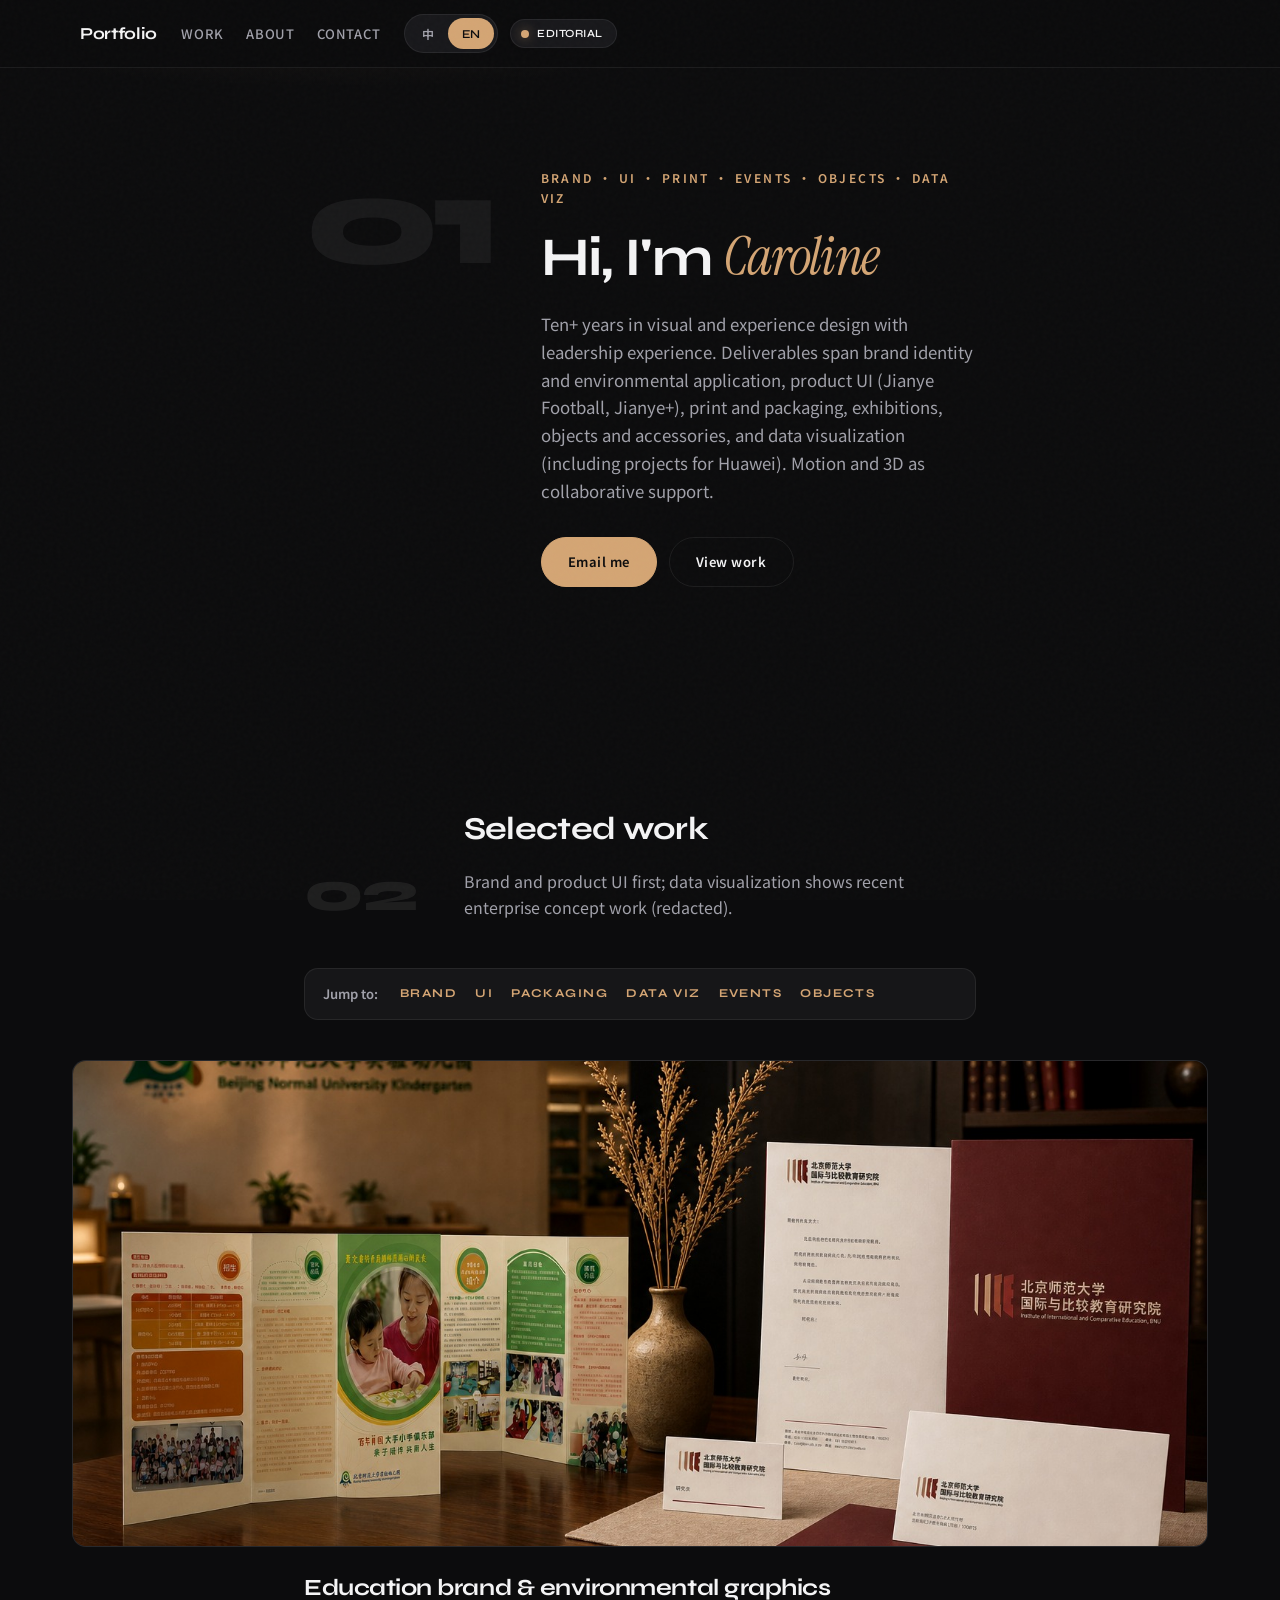
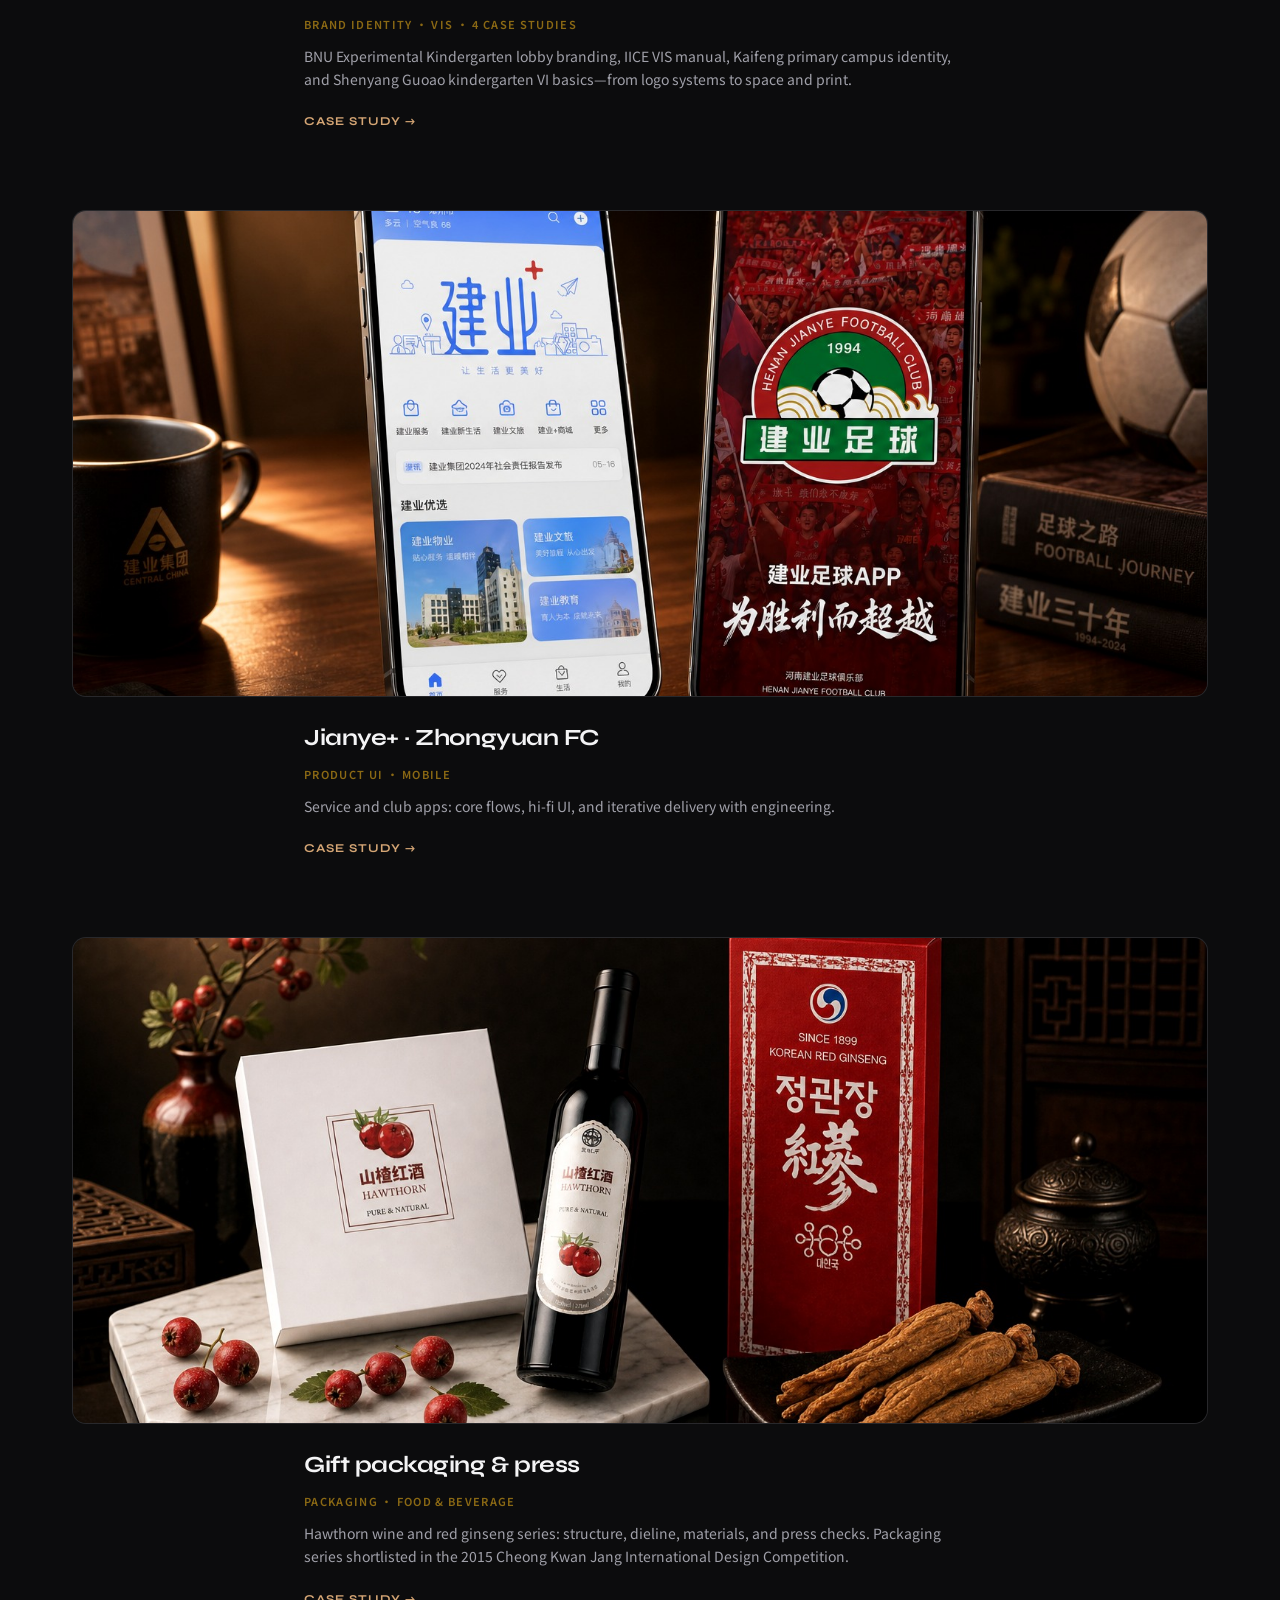
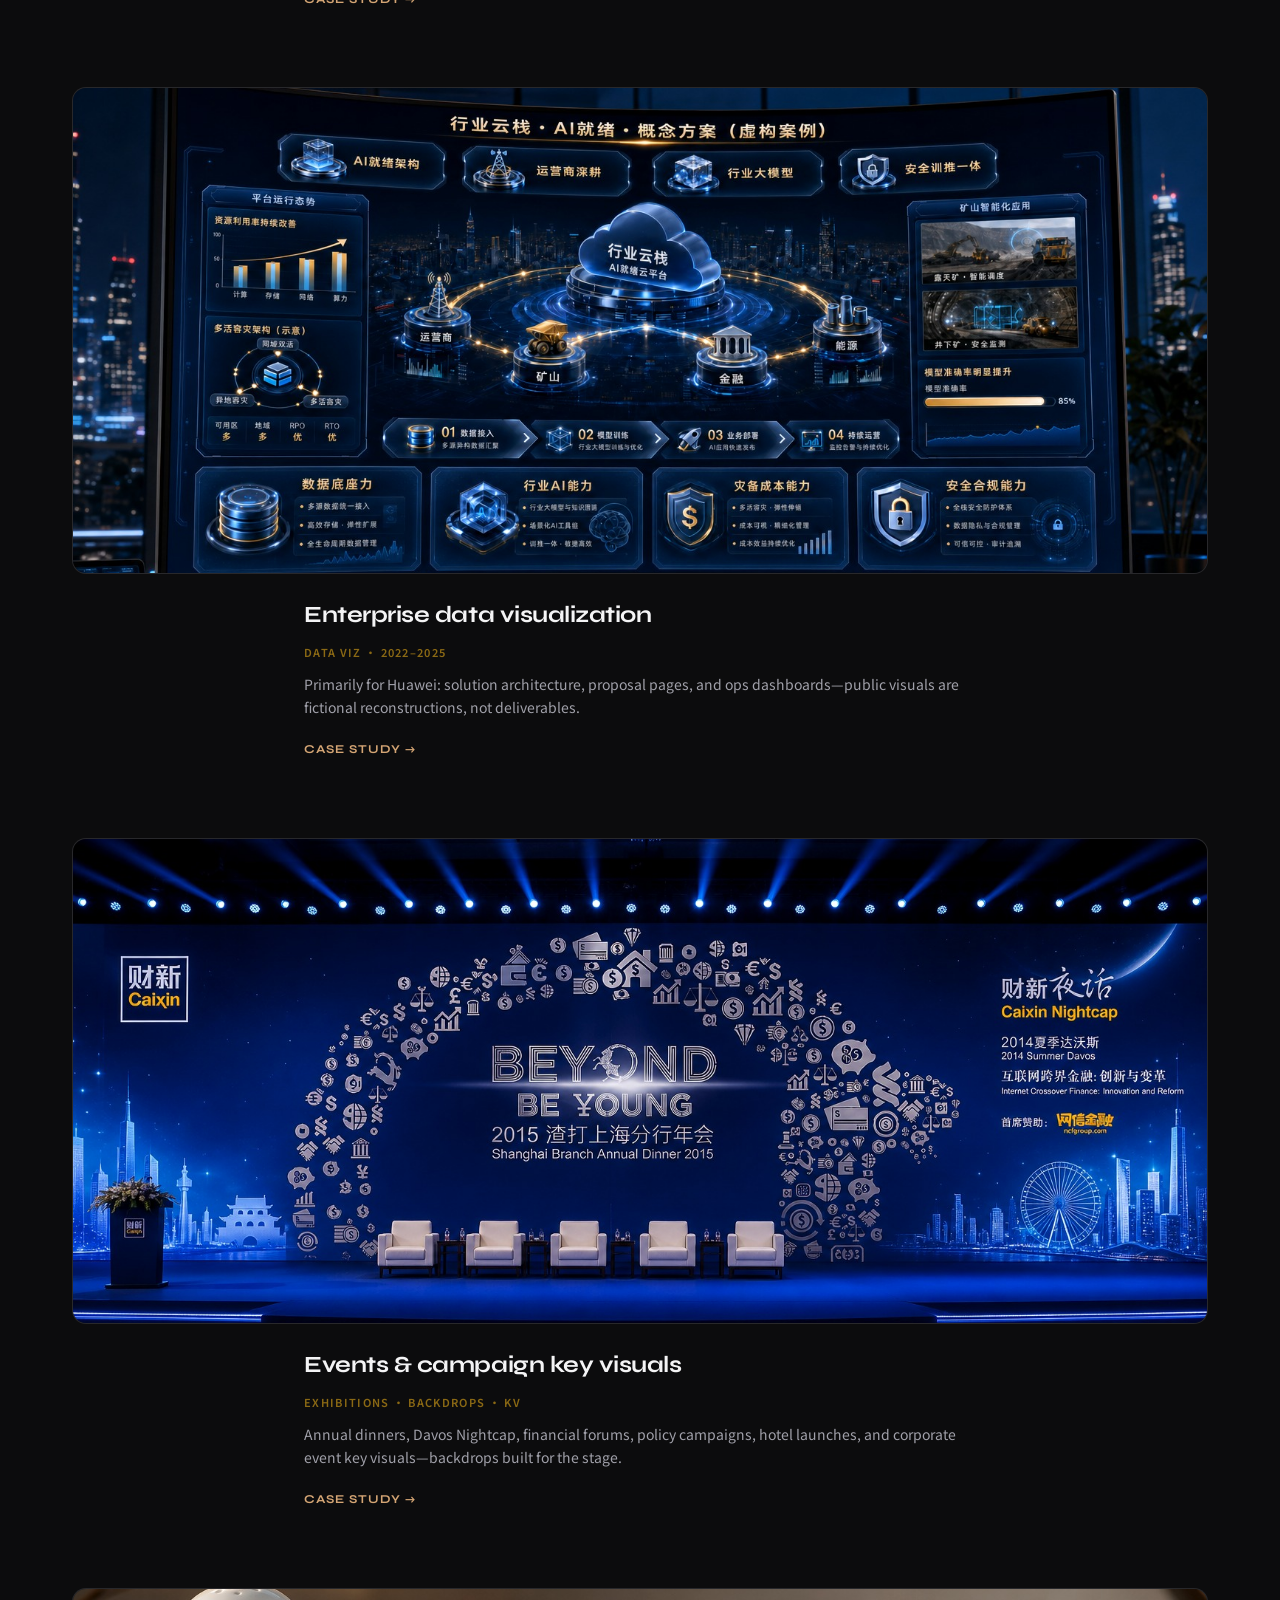
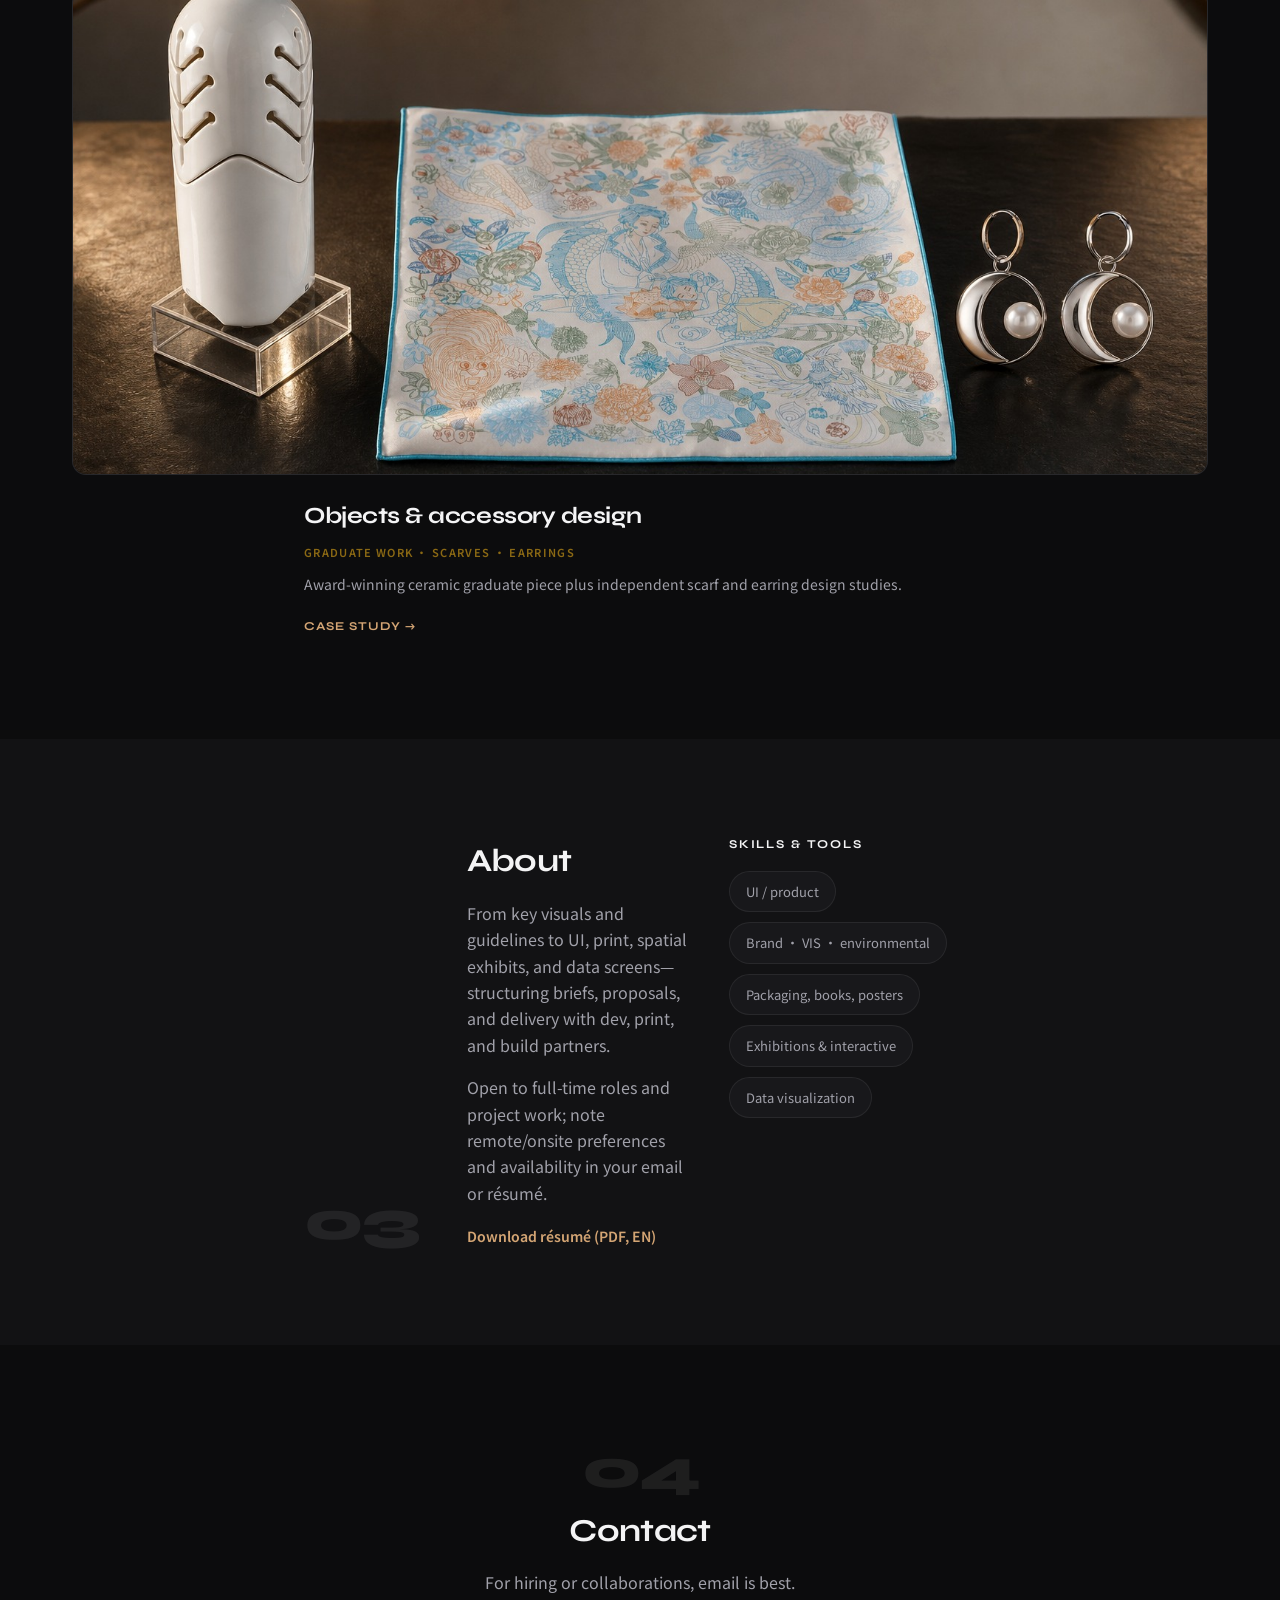
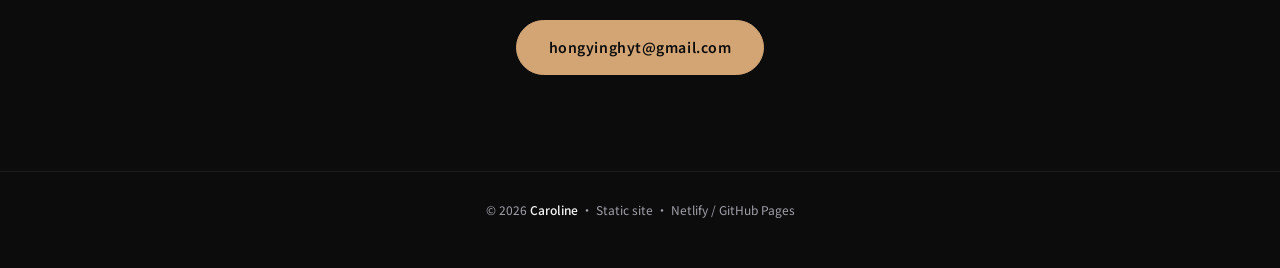
==== commit 53191ff1: "Add bilingual resume PDF downloads" ====
--- a/index.html
+++ b/index.html
@@ -247,7 +247,14 @@
             <p data-i18n="about_p2">
               接受招聘与项目制合作；若有远程或驻场偏好、可服务周期，可在邮件或简历中一并说明。
             </p>
-            <a class="text-link" href="resume.pdf" download data-i18n="resume_link">下载 PDF 简历（将 PDF 放入本站目录并改名）</a>
+            <a
+              class="text-link"
+              href="resume-zh.pdf"
+              download
+              data-i18n="resume_link"
+              data-i18n-href="resume_href"
+              >下载中文 PDF 简历</a
+            >
           </div>
         </div>
         <div class="about-skills">
